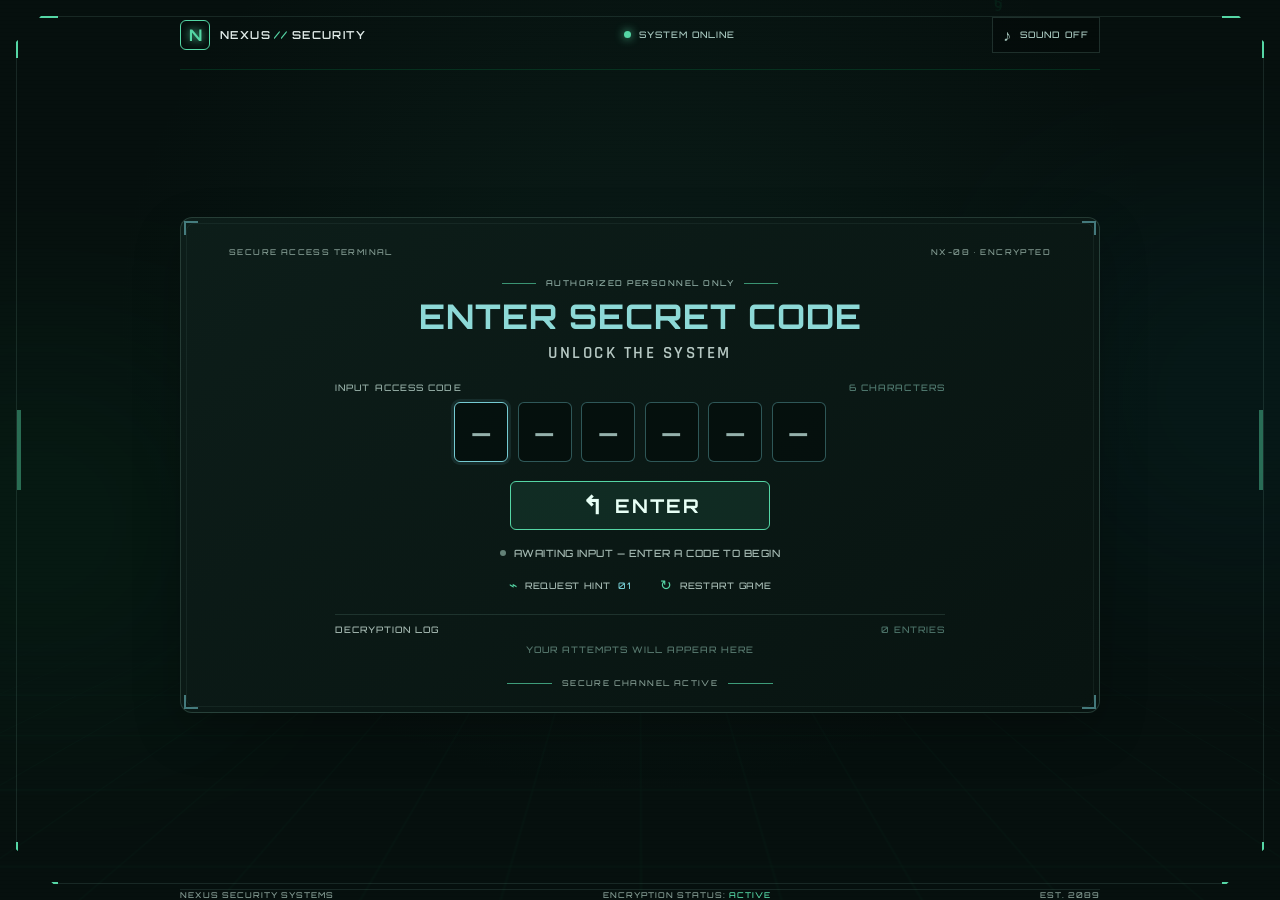
==== index.html @ 8cc36a63 "make game enter for workshop" ====
<!doctype html>
<html lang="en">

<head>
  <meta charset="utf-8">
  <meta name="viewport" content="width=device-width, initial-scale=1">
  <meta name="theme-color" content="#020c0a">
  <meta name="description" content="Crack the secret code in this futuristic code-breaking challenge.">
  <title>Secret Code — System Access</title>
  <link rel="preconnect" href="https://fonts.googleapis.com">
  <link rel="preconnect" href="https://fonts.gstatic.com" crossorigin>
  <link
    href="https://fonts.googleapis.com/css2?family=Orbitron:wght@400;500;600;700;800&family=Rajdhani:wght@400;500;600;700&display=swap"
    rel="stylesheet">
  <link rel="stylesheet" href="css/style.css">
</head>

<body>
  <canvas class="matrix-canvas" id="matrix-canvas" aria-hidden="true"></canvas>
  <div class="ambient ambient--left" aria-hidden="true"></div>
  <div class="ambient ambient--right" aria-hidden="true"></div>
  <div class="scanlines" aria-hidden="true"></div>
  <div class="grid-floor" aria-hidden="true"></div>
  <div class="screen-frame" aria-hidden="true">
    <span class="frame-corner frame-corner--tl"></span>
    <span class="frame-corner frame-corner--tr"></span>
    <span class="frame-corner frame-corner--bl"></span>
    <span class="frame-corner frame-corner--br"></span>
    <span class="frame-light frame-light--left"></span>
    <span class="frame-light frame-light--right"></span>
  </div>

  <main class="app-shell">
    <header class="topbar">
      <a class="brand" href="index.html" aria-label="NEXUS home">
        <span class="brand-mark" aria-hidden="true">N</span>
        <span class="brand-name">NEXUS<span>//</span>SECURITY</span>
      </a>
      <div class="system-status"><span class="status-dot"></span><span id="system-status">SYSTEM ONLINE</span></div>
      <button class="sound-toggle" id="sound-toggle" type="button" aria-pressed="false"
        aria-label="Enable sound effects">
        <span class="sound-icon" aria-hidden="true">♪</span><span>SOUND <span id="sound-state">OFF</span></span>
      </button>
    </header>

    <section class="game-panel" id="game-panel" aria-labelledby="game-title">
      <div class="panel-topline" aria-hidden="true"><span>SECURE ACCESS TERMINAL</span><span>NX-08 · ENCRYPTED</span>
      </div>
      <span class="panel-bracket panel-bracket--tl" aria-hidden="true"></span>
      <span class="panel-bracket panel-bracket--tr" aria-hidden="true"></span>
      <span class="panel-bracket panel-bracket--bl" aria-hidden="true"></span>
      <span class="panel-bracket panel-bracket--br" aria-hidden="true"></span>

      <div class="eyebrow"><span class="eyebrow-line"></span> AUTHORIZED PERSONNEL ONLY <span
          class="eyebrow-line"></span></div>
      <h1 id="game-title">ENTER SECRET CODE</h1>
      <p class="subtitle">UNLOCK THE SYSTEM</p>

      <form id="guess-form" autocomplete="off">
        <div class="input-caption"><span>INPUT ACCESS CODE</span><span id="code-length-label">6 CHARACTERS</span></div>
        <div class="code-inputs" id="code-inputs" role="group" aria-label="Enter your secret code"></div>
        <button class="enter-button" id="enter-button" type="submit">
          <span class="button-arrow" aria-hidden="true">↳</span>
          <span class="button-label">ENTER</span>
          <span class="button-loader" aria-hidden="true"></span>
        </button>
      </form>

      <div class="feedback" id="feedback" role="status" aria-live="polite">
        <span class="feedback-indicator" aria-hidden="true"></span>
        <span id="feedback-message">AWAITING INPUT — ENTER A CODE TO BEGIN</span>
      </div>

      <div class="game-actions">
        <button class="text-button" id="hint-button" type="button"><span aria-hidden="true">⌁</span> REQUEST HINT <span
            class="hint-count" id="hint-count">01</span></button>
        <button class="text-button" id="restart-button" type="button"><span aria-hidden="true">↻</span> RESTART
          GAME</button>
      </div>

      <section class="attempts-section" aria-labelledby="attempts-title">
        <div class="section-heading"><span id="attempts-title">DECRYPTION LOG</span><span id="log-count">0
            ENTRIES</span></div>
        <div class="attempts-list" id="attempts-list" aria-live="polite">
          <p class="empty-log">YOUR ATTEMPTS WILL APPEAR HERE</p>
        </div>
      </section>

      <div class="panel-bottomline" aria-hidden="true"><span></span><span>SECURE CHANNEL ACTIVE</span><span></span>
      </div>
    </section>

    <footer class="footer">
      <span>NEXUS SECURITY SYSTEMS</span>
      <span>ENCRYPTION STATUS: <strong><a href="codes.html">ACTIVE</a></strong></span>
      <span>EST. 2089</span>
    </footer>
  </main>

  <div class="victory-overlay" id="victory-overlay" aria-hidden="true">
    <div class="victory-content">
      <div class="victory-symbol" aria-hidden="true">✓</div>
      <p>SYSTEM BREACHED</p>
      <h2>ACCESS GRANTED</h2>
      <div class="victory-code" id="victory-code"></div>
      <p class="victory-score" id="victory-score"></p><button id="victory-restart" type="button">PLAY AGAIN <span
          aria-hidden="true">↗</span></button>
    </div>
  </div>
  <div class="toast" id="toast" role="status" aria-live="polite"></div>

  <script src="js/game.js"></script>
  <script src="js/script.js"></script>
</body>

</html>
---- css/style.css ----
:root {
  color-scheme: dark;
  --bg: #020a08;
  --panel: rgba(3, 17, 15, .95);
  --green: #00ff83;
  --green-soft: #05c875;
  --cyan: #00f5ff;
  --text: #d7efea;
  --muted: #77968e;
  --line: rgba(0, 255, 131, .19);
  --mono: "Orbitron", "Arial", sans-serif;
  --body: "Rajdhani", "Arial", sans-serif;
}

* {
  box-sizing: border-box;
}

html {
  overflow-x: clip;
}

body {
  min-width: 320px;
  min-height: 100vh;
  margin: 0;
  overflow-x: hidden;
  background:
    radial-gradient(ellipse at 50% 88%, rgba(0, 255, 117, .12), transparent 40%),
    radial-gradient(ellipse at 50% 38%, rgba(0, 78, 62, .2), transparent 48%),
    var(--bg);
  color: var(--text);
  font-family: var(--body);
}

button,
select,
input {
  font: inherit;
}

button {
  color: inherit;
}

button:focus-visible,
select:focus-visible,
input:focus-visible {
  outline: 2px solid var(--cyan);
  outline-offset: 3px;
}

.matrix-canvas {
  position: fixed;
  inset: 0;
  width: 100%;
  height: 100%;
  opacity: .43;
  pointer-events: none;
}

.scanlines {
  position: fixed;
  inset: 0;
  z-index: 1;
  pointer-events: none;
  opacity: .13;
  background: repeating-linear-gradient(0deg, transparent 0 3px, rgba(0, 0, 0, .4) 4px);
}

.ambient {
  position: fixed;
  z-index: 0;
  width: 30vw;
  height: 40vh;
  pointer-events: none;
  filter: blur(80px);
  opacity: .12;
}

.ambient--left {
  left: -12vw;
  top: 38%;
  background: #00ff83;
}

.ambient--right {
  right: -12vw;
  top: 24%;
  background: #00eaff;
}

.grid-floor {
  position: fixed;
  z-index: 0;
  left: -30%;
  bottom: -34vh;
  width: 160%;
  height: 63vh;
  transform: perspective(350px) rotateX(58deg);
  transform-origin: center top;
  opacity: .25;
  background-image:
    linear-gradient(rgba(0, 255, 131, .35) 1px, transparent 1px),
    linear-gradient(90deg, rgba(0, 255, 131, .35) 1px, transparent 1px);
  background-size: 64px 42px;
  mask-image: linear-gradient(transparent, #000 22%, #000 74%, transparent);
  animation: floor-glow 4s ease-in-out infinite alternate;
}

@keyframes floor-glow {
  from {
    opacity: .16;
  }

  to {
    opacity: .34;
  }
}

.screen-frame {
  position: fixed;
  z-index: 1;
  inset: 16px;
  border: 1px solid rgba(0, 255, 131, .28);
  pointer-events: none;
  clip-path: polygon(0 3%, 2% 0, 98% 0, 100% 3%, 100% 96%, 97% 100%, 3% 100%, 0 96%);
}

.frame-corner {
  position: absolute;
  width: 42px;
  height: 42px;
  border-color: var(--green);
  border-style: solid;
  filter: drop-shadow(0 0 5px var(--green));
}

.frame-corner--tl {
  top: -1px;
  left: -1px;
  border-width: 2px 0 0 2px;
}

.frame-corner--tr {
  top: -1px;
  right: -1px;
  border-width: 2px 2px 0 0;
}

.frame-corner--bl {
  bottom: -1px;
  left: -1px;
  border-width: 0 0 2px 2px;
}

.frame-corner--br {
  bottom: -1px;
  right: -1px;
  border-width: 0 2px 2px 0;
}

.frame-light {
  position: absolute;
  top: 50%;
  width: 4px;
  height: 80px;
  transform: translateY(-50%);
  background: var(--green);
  box-shadow: 0 0 9px 3px rgba(0, 255, 131, .62);
}

.frame-light--left {
  left: 0;
}

.frame-light--right {
  right: 0;
}

.app-shell {
  position: relative;
  z-index: 2;
  width: min(760px, calc(100% - 64px));
  min-height: 100vh;
  margin: auto;
  display: grid;
  grid-template-columns: minmax(0, 1fr);
  grid-template-rows: 64px 1fr 38px;
  gap: 20px;
}

.topbar {
  grid-column: 1 / -1;
  display: flex;
  align-items: center;
  justify-content: space-between;
  border-bottom: 1px solid rgba(0, 255, 131, .12);
}

.brand {
  display: inline-flex;
  align-items: center;
  gap: 10px;
  text-decoration: none;
  color: var(--text);
}

.brand-mark {
  display: grid;
  place-items: center;
  width: 30px;
  height: 30px;
  border: 1px solid var(--green);
  color: var(--green);
  font: 700 16px var(--mono);
  clip-path: polygon(20% 0, 100% 0, 100% 80%, 80% 100%, 0 100%, 0 20%);
  text-shadow: 0 0 8px var(--green);
}

.brand-name {
  font: 600 11px var(--mono);
  letter-spacing: 1.4px;
}

.brand-name span {
  color: var(--green);
  padding: 0 3px;
}

.system-status,
.sound-toggle {
  display: flex;
  align-items: center;
  gap: 8px;
  font: 500 9px var(--mono);
  letter-spacing: 1px;
  color: #a4c4bb;
}

.status-dot {
  width: 7px;
  height: 7px;
  border-radius: 50%;
  background: var(--green);
  box-shadow: 0 0 10px var(--green);
  animation: pulse 1.5s infinite;
}

@keyframes pulse {
  50% {
    opacity: .45;
    box-shadow: 0 0 3px var(--green);
  }
}

.sound-toggle {
  padding: 7px 10px;
  border: 1px solid var(--line);
  background: rgba(0, 0, 0, .25);
  cursor: pointer;
  transition: .2s;
}

.sound-toggle:hover,
.sound-toggle[aria-pressed="true"] {
  border-color: var(--green);
  color: var(--green);
}

.sound-icon {
  font-size: 16px;
}

.game-panel {
  position: relative;
  align-self: center;
  min-width: 0;
  padding: 24px clamp(22px, 4vw, 48px) 20px;
  border: 1px solid rgba(0, 244, 255, .57);
  background: linear-gradient(145deg, rgba(4, 27, 23, .95), rgba(2, 15, 13, .97) 45%, rgba(3, 22, 18, .97));
  box-shadow: 0 0 24px rgba(0, 245, 255, .15), inset 0 0 32px rgba(0, 255, 131, .035);
  clip-path: polygon(0 5%, 6% 0, 43% 0, 45% 1.3%, 55% 1.3%, 57% 0, 94% 0, 100% 5%, 100% 95%, 94% 100%, 6% 100%, 0 95%);
}

.game-panel::before {
  content: "";
  position: absolute;
  inset: 4px;
  border: 1px solid rgba(0, 255, 131, .23);
  clip-path: inherit;
  pointer-events: none;
}

.panel-topline,
.panel-bottomline {
  position: relative;
  z-index: 1;
  display: flex;
  justify-content: space-between;
  color: #56867a;
  font: 500 8px var(--mono);
  letter-spacing: 1.4px;
}

.panel-bottomline {
  justify-content: center;
  align-items: center;
  gap: 10px;
  margin-top: 16px;
  color: #438174;
}

.panel-bottomline span:first-child,
.panel-bottomline span:last-child {
  width: 45px;
  height: 1px;
  background: var(--green);
  opacity: .7;
}

.panel-bracket {
  position: absolute;
  z-index: 1;
  width: 23px;
  height: 23px;
  border-color: var(--cyan);
  border-style: solid;
  filter: drop-shadow(0 0 5px var(--cyan));
}

.panel-bracket--tl {
  top: 3px;
  left: 3px;
  border-width: 2px 0 0 2px;
}

.panel-bracket--tr {
  top: 3px;
  right: 3px;
  border-width: 2px 2px 0 0;
}

.panel-bracket--bl {
  bottom: 3px;
  left: 3px;
  border-width: 0 0 2px 2px;
}

.panel-bracket--br {
  bottom: 3px;
  right: 3px;
  border-width: 0 2px 2px 0;
}

.eyebrow {
  display: flex;
  align-items: center;
  justify-content: center;
  gap: 10px;
  margin-top: 21px;
  color: #5da79c;
  font: 500 8px var(--mono);
  letter-spacing: 2px;
}

.eyebrow-line {
  width: 34px;
  height: 1px;
  background: var(--green);
  opacity: .65;
}

h1 {
  margin: 7px 0 0;
  color: var(--cyan);
  text-align: center;
  font: 700 clamp(22px, 3vw, 34px) var(--mono);
  letter-spacing: 1px;
  text-shadow: 0 0 8px rgba(0, 245, 255, .7), 0 0 24px rgba(0, 245, 255, .26);
}

.subtitle {
  margin: 5px 0 18px;
  color: #b2d0ca;
  text-align: center;
  font: 600 17px var(--body);
  letter-spacing: 2.5px;
}

#guess-form {
  display: flex;
  flex-direction: column;
  align-items: center;
}

.input-caption {
  display: flex;
  justify-content: space-between;
  width: min(100%, 610px);
  margin-bottom: 9px;
  color: #83b1a6;
  font: 500 8px var(--mono);
  letter-spacing: 1.1px;
}

.input-caption span:last-child {
  color: #50796f;
}

.code-inputs {
  display: flex;
  justify-content: center;
  gap: clamp(5px, .75vw, 10px);
  width: 100%;
}

.code-slot {
  width: clamp(30px, 5vw, 53px);
  height: clamp(44px, 6vw, 58px);
  min-width: 0;
  padding: 0;
  border: 1px solid rgba(0, 245, 255, .77);
  border-radius: 8px;
  background: rgba(0, 35, 31, .64);
  color: #e7fffb;
  text-align: center;
  text-transform: uppercase;
  caret-color: var(--green);
  font: 600 clamp(17px, 2.5vw, 25px) var(--mono);
  box-shadow: inset 0 0 11px rgba(0, 245, 255, .07), 0 0 7px rgba(0, 245, 255, .13);
  transition: .18s ease;
}

.code-slot::placeholder {
  color: rgba(194, 229, 222, .76);
  opacity: 1;
}

.code-slot:hover,
.code-slot:focus {
  border-color: var(--cyan);
  box-shadow: 0 0 13px rgba(0, 245, 255, .49), inset 0 0 14px rgba(0, 245, 255, .13);
  outline: none;
}

.code-slot.filled {
  border-color: var(--green);
  box-shadow: inset 0 0 12px rgba(0, 255, 131, .11), 0 0 8px rgba(0, 255, 131, .25);
}

.code-slot.invalid {
  animation: slot-shake .28s ease;
  border-color: #ff5e76;
}

@keyframes slot-shake {
  25% {
    transform: translateX(-3px);
  }

  75% {
    transform: translateX(3px);
  }
}

.enter-button {
  position: relative;
  display: flex;
  align-items: center;
  justify-content: center;
  gap: 12px;
  width: min(260px, 80%);
  height: 49px;
  margin: 19px auto 0;
  border: 2px solid var(--green);
  border-radius: 9px;
  background: linear-gradient(100deg, rgba(0, 255, 131, .07), rgba(0, 255, 131, .16), rgba(0, 255, 131, .07));
  color: #e7fff5;
  cursor: pointer;
  font: 700 19px var(--mono);
  letter-spacing: 2px;
  box-shadow: inset 0 0 17px rgba(0, 255, 131, .1), 0 0 12px rgba(0, 255, 131, .2);
  transition: .2s ease;
}

.enter-button:hover {
  background: rgba(0, 255, 131, .19);
  box-shadow: inset 0 0 22px rgba(0, 255, 131, .18), 0 0 23px rgba(0, 255, 131, .5);
  transform: translateY(-1px);
}

.enter-button:disabled {
  opacity: .72;
  cursor: wait;
  transform: none;
}

.button-arrow {
  font-size: 25px;
  line-height: 1;
  transform: rotate(180deg);
}

.button-loader {
  display: none;
  width: 15px;
  height: 15px;
  border: 2px solid rgba(220, 255, 238, .3);
  border-top-color: var(--green);
  border-radius: 50%;
  animation: spin .7s linear infinite;
}

.enter-button.is-loading .button-arrow {
  display: none;
}

.enter-button.is-loading .button-loader {
  display: inline-block;
}

@keyframes spin {
  to {
    transform: rotate(360deg);
  }
}

.feedback {
  display: flex;
  align-items: center;
  justify-content: center;
  gap: 8px;
  min-height: 30px;
  margin: 8px auto 2px;
  color: #7d9e94;
  font: 500 9px var(--mono);
  letter-spacing: .45px;
  text-align: center;
}

.feedback-indicator {
  width: 6px;
  height: 6px;
  flex: 0 0 6px;
  border-radius: 50%;
  background: #638177;
}

.feedback.success {
  color: var(--green);
}

.feedback.success .feedback-indicator {
  background: var(--green);
  box-shadow: 0 0 9px var(--green);
}

.feedback.error {
  color: #ff7285;
}

.feedback.error .feedback-indicator {
  background: #ff7285;
  box-shadow: 0 0 8px #ff7285;
}

.feedback.hint {
  color: var(--cyan);
}

.feedback.hint .feedback-indicator {
  background: var(--cyan);
  box-shadow: 0 0 8px var(--cyan);
}

.game-actions {
  display: flex;
  justify-content: center;
  gap: 25px;
  margin: 4px 0 17px;
}

.text-button {
  padding: 4px 0;
  border: 0;
  background: none;
  color: #83a99e;
  cursor: pointer;
  font: 500 8px var(--mono);
  letter-spacing: .7px;
  transition: color .18s;
}

.text-button:hover {
  color: var(--green);
}

.text-button>span:first-child {
  margin-right: 4px;
  color: var(--green);
  font-size: 14px;
  vertical-align: -1px;
}

.hint-count {
  margin-left: 4px;
  color: var(--cyan);
}

.attempts-section {
  max-width: 610px;
  margin: 0 auto;
  border-top: 1px solid rgba(0, 255, 131, .17);
}

.section-heading {
  display: flex;
  justify-content: space-between;
  padding: 9px 0 5px;
  color: #70948a;
  font: 500 8px var(--mono);
  letter-spacing: 1px;
}

.section-heading span:last-child {
  color: #4b7167;
}

.attempts-list {
  display: flex;
  flex-direction: column;
  gap: 4px;
  max-height: 103px;
  overflow-y: auto;
  scrollbar-color: #126d4a transparent;
  scrollbar-width: thin;
}

.empty-log {
  margin: 4px 0 7px;
  color: #55766c;
  text-align: center;
  font: 500 8px var(--mono);
  letter-spacing: 1px;
}

.attempt-row {
  display: grid;
  grid-template-columns: 35px minmax(0, 1fr) 130px;
  align-items: center;
  min-height: 27px;
  padding: 2px 8px;
  border: 1px solid rgba(0, 255, 131, .09);
  background: rgba(0, 0, 0, .2);
  animation: log-in .25s ease both;
}

.attempt-row.latest {
  border-color: rgba(0, 255, 131, .28);
}

@keyframes log-in {
  from {
    opacity: 0;
    transform: translateY(-4px);
  }

  to {
    opacity: 1;
    transform: translateY(0);
  }
}

.attempt-number {
  color: #4c766b;
  font: 500 8px var(--mono);
}

.attempt-code {
  display: flex;
  gap: 5px;
  color: #d8f8ef;
  font: 600 11px var(--mono);
  letter-spacing: 1px;
}

.attempt-feedback {
  display: flex;
  justify-content: flex-end;
  gap: 8px;
  color: #78a397;
  font: 500 8px var(--mono);
}

.exact-match {
  color: var(--green);
}

.misplaced-match {
  color: var(--cyan);
}

.wrong-shake {
  animation: panel-shake .32s ease;
}

@keyframes panel-shake {

  20%,
  60% {
    transform: translateX(-4px);
  }

  40%,
  80% {
    transform: translateX(4px);
  }
}

.footer {
  grid-column: 1 / -1;
  display: flex;
  align-items: center;
  justify-content: space-between;
  align-self: end;
  border-top: 1px solid rgba(0, 255, 131, .11);
  color: #476d63;
  font: 500 8px var(--mono);
  letter-spacing: 1px;
}

.footer strong {
  color: var(--green);
  font-weight: 500;
}

.new-code-button {
  width: 100%;
  min-height: 33px;
  border: 1px solid rgba(0, 255, 131, .4);
  background: rgba(0, 255, 131, .055);
  color: #a9d8c6;
  cursor: pointer;
  font: 500 8px var(--mono);
  letter-spacing: .7px;
  transition: .2s;
}

.new-code-button span {
  margin-right: 6px;
  color: var(--green);
  font-size: 13px;
  vertical-align: -1px;
}

.new-code-button:hover {
  border-color: var(--green);
  background: rgba(0, 255, 131, .14);
  color: var(--green);
  box-shadow: 0 0 10px rgba(0, 255, 131, .12);
}

.text-button {
  text-decoration: none;
}

.code-manager-shell {
  width: min(760px, calc(100% - 48px));
  grid-template-columns: minmax(0, 1fr);
  grid-template-rows: 64px 1fr 38px;
  gap: 20px;
}

.manager-back-link {
  text-decoration: none;
}

.code-manager-panel {
  align-self: center;
  padding: 27px clamp(20px, 5vw, 52px) 25px;
  border: 1px solid rgba(0, 245, 255, .5);
  background: linear-gradient(145deg, rgba(4, 27, 23, .95), rgba(2, 15, 13, .97) 45%, rgba(3, 22, 18, .97));
  box-shadow: 0 0 24px rgba(0, 245, 255, .12), inset 0 0 32px rgba(0, 255, 131, .035);
}

.code-manager-panel h1 {
  margin-top: 9px;
}

.manager-help {
  max-width: 520px;
  margin: 7px auto 22px;
  color: #91b4a9;
  text-align: center;
  font: 500 14px/1.45 var(--body);
}

.code-editor-form {
  max-width: 520px;
  margin: 0 auto;
  padding: 16px;
  border: 1px solid rgba(0, 255, 131, .2);
  background: rgba(0, 0, 0, .2);
}

.code-editor-form>label {
  display: block;
  margin-bottom: 8px;
  color: #84a99e;
  font: 500 8px var(--mono);
  letter-spacing: .7px;
}

.code-editor-controls {
  display: flex;
  gap: 8px;
}

.code-editor-controls input {
  flex: 1;
  min-width: 0;
  min-height: 38px;
  padding: 8px 10px;
  border: 1px solid rgba(0, 245, 255, .35);
  background: rgba(0, 0, 0, .35);
  color: #c6f5e3;
  text-transform: uppercase;
  font: 600 13px var(--mono);
  letter-spacing: 1px;
}

.code-editor-controls input:focus {
  border-color: var(--cyan);
  outline: none;
  box-shadow: 0 0 8px rgba(0, 245, 255, .16);
}

.code-editor-controls input[aria-invalid="true"] {
  border-color: #ff7285;
}

.code-editor-controls .new-code-button {
  width: auto;
  min-width: 100px;
  padding-inline: 12px;
}

.code-editor-controls .editor-cancel {
  border-color: rgba(255, 114, 133, .4);
  color: #ff9aa8;
}

.code-editor-controls .editor-cancel:hover {
  border-color: #ff7285;
  color: #ff7285;
}

.code-editor-form .vault-help {
  margin-bottom: 0;
}

.manager-list-heading {
  display: flex;
  align-items: center;
  justify-content: space-between;
  max-width: 520px;
  margin: 25px auto 0;
  padding-bottom: 9px;
  border-bottom: 1px solid rgba(0, 255, 131, .2);
}

.manager-list-heading h2 {
  margin: 0;
  color: #a7ccc1;
  font: 600 10px var(--mono);
  letter-spacing: 1px;
}

.manager-list-heading span {
  color: var(--green);
  font: 500 8px var(--mono);
}

.manager-message,
.manager-empty {
  max-width: 520px;
  min-height: 18px;
  margin: 9px auto;
  color: #63a98b;
  font: 500 10px var(--body);
}

.manager-message.is-error {
  color: #ff7285;
}

.manager-empty {
  color: #78998e;
  text-align: center;
}

.managed-codes {
  display: grid;
  gap: 7px;
  max-width: 520px;
  margin: 0 auto;
  padding: 0;
  list-style: none;
}

.managed-code {
  display: flex;
  align-items: center;
  justify-content: space-between;
  gap: 12px;
  min-height: 44px;
  padding: 7px 10px;
  border: 1px solid rgba(0, 255, 131, .15);
  background: rgba(0, 0, 0, .2);
}

.managed-code-value {
  overflow-wrap: anywhere;
  color: #c6f5e3;
  font: 600 13px var(--mono);
  letter-spacing: 2px;
}

.managed-code-actions {
  display: flex;
  gap: 7px;
}

.code-action {
  padding: 6px 8px;
  border: 1px solid rgba(0, 245, 255, .28);
  background: transparent;
  color: var(--cyan);
  cursor: pointer;
  font: 500 7px var(--mono);
  letter-spacing: .5px;
}

.code-action:hover {
  border-color: var(--green);
  color: var(--green);
}

.code-action--remove {
  border-color: rgba(255, 114, 133, .3);
  color: #ff9aa8;
}

.code-action--remove:hover {
  border-color: #ff7285;
  color: #ff7285;
}

.manager-footer {
  display: flex;
  justify-content: space-between;
  gap: 12px;
  max-width: 520px;
  margin: 22px auto 0;
  padding-top: 12px;
  border-top: 1px solid rgba(0, 255, 131, .12);
  color: #63877b;
  font: 500 8px var(--mono);
  letter-spacing: .5px;
}

.manager-footer a {
  color: var(--green);
  text-decoration: none;
}

.manager-footer a:hover {
  color: var(--cyan);
}

.code-manager-shell .footer {
  grid-column: 1;
}

.victory-overlay {
  position: fixed;
  z-index: 5;
  inset: 0;
  display: grid;
  place-items: center;
  padding: 20px;
  background: rgba(0, 10, 7, .87);
  backdrop-filter: blur(7px);
  opacity: 0;
  visibility: hidden;
  transition: opacity .35s, visibility .35s;
}

.victory-overlay.visible {
  opacity: 1;
  visibility: visible;
}

.victory-overlay.visible::before {
  content: "";
  position: absolute;
  inset: 0;
  background: radial-gradient(ellipse, rgba(0, 255, 131, .2), transparent 61%);
  animation: victory-flash 1.2s ease both;
  pointer-events: none;
}

@keyframes victory-flash {
  0% {
    opacity: 0;
  }

  20% {
    opacity: 1;
  }

  100% {
    opacity: .35;
  }
}

.victory-content {
  position: relative;
  width: min(440px, 100%);
  padding: 42px 25px 35px;
  border: 1px solid var(--green);
  background: rgba(2, 18, 13, .97);
  text-align: center;
  box-shadow: 0 0 30px rgba(0, 255, 131, .25), inset 0 0 28px rgba(0, 255, 131, .07);
  clip-path: polygon(0 5%, 7% 0, 93% 0, 100% 5%, 100% 95%, 93% 100%, 7% 100%, 0 95%);
  animation: victory-in .5s ease both;
}

@keyframes victory-in {
  from {
    transform: scale(.9);
    opacity: 0;
  }

  to {
    transform: scale(1);
    opacity: 1;
  }
}

.victory-symbol {
  display: grid;
  place-items: center;
  width: 56px;
  height: 56px;
  margin: 0 auto 16px;
  border: 1px solid var(--green);
  border-radius: 50%;
  color: var(--green);
  font: 400 28px var(--mono);
  box-shadow: 0 0 20px rgba(0, 255, 131, .34);
}

.victory-content>p:first-of-type {
  margin: 0 0 8px;
  color: var(--green);
  font: 500 9px var(--mono);
  letter-spacing: 2px;
}

.victory-content h2 {
  margin: 0;
  color: var(--cyan);
  font: 700 clamp(21px, 5vw, 30px) var(--mono);
  text-shadow: 0 0 13px rgba(0, 245, 255, .5);
}

.victory-code {
  margin: 17px 0 8px;
  color: #f0fff8;
  font: 600 23px var(--mono);
  letter-spacing: 7px;
}

.victory-score {
  color: #95bdb0;
  font: 500 11px var(--mono);
  letter-spacing: 1px;
}

.victory-content button {
  margin-top: 15px;
  padding: 12px 23px;
  border: 1px solid var(--green);
  background: rgba(0, 255, 131, .11);
  color: var(--green);
  cursor: pointer;
  font: 600 10px var(--mono);
  letter-spacing: 1.5px;
}

.victory-content button:hover {
  background: rgba(0, 255, 131, .24);
  box-shadow: 0 0 13px rgba(0, 255, 131, .3);
}

.toast {
  position: fixed;
  z-index: 7;
  left: 50%;
  bottom: 30px;
  max-width: calc(100% - 32px);
  padding: 10px 15px;
  transform: translate(-50%, 15px);
  border: 1px solid rgba(0, 245, 255, .5);
  background: rgba(2, 20, 18, .96);
  color: var(--cyan);
  font: 500 9px var(--mono);
  letter-spacing: .5px;
  text-align: center;
  opacity: 0;
  visibility: hidden;
  transition: .2s;
}

.toast.visible {
  transform: translate(-50%, 0);
  opacity: 1;
  visibility: visible;
}

body.game-won {
  animation: screen-win .8s ease;
}

@keyframes screen-win {

  0%,
  100% {
    filter: none;
  }

  20% {
    filter: brightness(1.7) sepia(.35) hue-rotate(70deg);
  }
}

@media (min-width: 1200px) and (min-height: 800px) {
  .app-shell {
    gap: 24px;
    grid-template-rows: 70px 1fr 40px;
  }

  .game-panel {
    padding-top: 29px;
    padding-bottom: 24px;
  }

  .code-slot {
    width: 54px;
    height: 60px;
  }
}

@media (max-width: 900px) {
  .app-shell {
    width: min(760px, calc(100% - 48px));
    gap: 18px;
  }

  .game-panel {
    padding-inline: 23px;
  }

  .game-meta {
    gap: 13px;
    padding-inline: 12px;
  }

  .meta-item {
    gap: 5px;
  }

  .meta-label {
    font-size: 7px;
  }
}

@media (max-width: 680px) {
  .screen-frame {
    inset: 7px;
  }

  .app-shell {
    width: min(500px, calc(100% - 32px));
    grid-template-columns: minmax(0, 1fr);
    grid-template-rows: 54px auto 34px;
    gap: 16px;
    padding-bottom: 6px;
  }

  .topbar {
    grid-column: 1;
  }

  .game-panel {
    grid-row: 2;
    padding: 20px 16px 16px;
  }

  .footer {
    grid-row: 3;
    font-size: 7px;
  }

  .footer span:last-child {
    display: none;
  }

  .attempt-row {
    grid-template-columns: 29px minmax(0, 1fr) 110px;
  }

  .code-manager-shell {
    width: min(500px, calc(100% - 32px));
    grid-template-rows: 54px auto 34px;
  }

  .code-manager-panel {
    padding: 21px 14px;
  }

  .manager-back-link {
    padding-inline: 7px;
    font-size: 7px;
  }

  .code-editor-controls {
    flex-wrap: wrap;
  }

  .code-editor-controls input {
    flex-basis: 100%;
  }

  .manager-footer {
    font-size: 7px;
  }
}

@media (max-width: 420px) {
  .app-shell {
    width: calc(100% - 24px);
  }

  .brand-name {
    font-size: 9px;
  }

  .system-status,
  .sound-toggle {
    font-size: 7px;
  }

  .game-panel {
    padding-inline: 12px;
  }

  .eyebrow {
    font-size: 7px;
    letter-spacing: 1.2px;
  }

  .game-meta {
    gap: 7px;
    padding-inline: 8px;
  }

  .meta-item {
    flex-direction: column;
    gap: 3px;
  }

  .meta-label {
    font-size: 6px;
  }

  .meta-item strong {
    font-size: 10px;
  }

  .code-inputs {
    gap: 4px;
  }

  .code-slot {
    width: clamp(24px, 7.3vw, 30px);
    height: 43px;
    border-radius: 6px;
    font-size: 15px;
  }

  .input-caption {
    font-size: 7px;
  }

  .game-actions {
    gap: 14px;
  }

  .text-button {
    font-size: 7px;
  }

  .stats-grid {
    grid-template-columns: repeat(4, 1fr);
    gap: 5px;
  }

  .stat strong {
    font-size: 13px;
  }

  .stat span {
    font-size: 6px;
    letter-spacing: .3px;
  }

  .code-manager-shell {
    width: calc(100% - 24px);
  }

  .manager-back-link {
    font-size: 6px;
    padding-inline: 5px;
  }

  .managed-code {
    align-items: flex-start;
    flex-direction: column;
  }

  .managed-code-actions {
    width: 100%;
  }

  .code-action {
    flex: 1;
  }

  .manager-footer {
    flex-direction: column;
  }
}

@media (prefers-reduced-motion: reduce) {

  *,
  *::before,
  *::after {
    scroll-behavior: auto !important;
    animation-duration: .01ms !important;
    animation-iteration-count: 1 !important;
    transition-duration: .01ms !important;
  }
}

:root {
  --bg: #07110f;
  --panel: #0c1715;
  --green: #55d6a5;
  --green-soft: #37b987;
  --cyan: #75cbd2;
  --text: #e1ece9;
  --muted: #91a8a2;
  --line: rgba(136, 190, 173, .2);
}

body {
  background:
    radial-gradient(ellipse at 50% 35%, rgba(32, 92, 75, .16), transparent 58%),
    var(--bg);
}

.matrix-canvas {
  opacity: .08;
}

.scanlines {
  opacity: .02;
}

.ambient {
  opacity: .045;
  filter: blur(100px);
}

.grid-floor {
  opacity: .05;
  animation: none;
}

.screen-frame {
  border-color: rgba(136, 190, 173, .14);
}

.frame-corner {
  filter: none;
}

.frame-light {
  opacity: .45;
  box-shadow: none;
}

.app-shell {
  width: min(920px, calc(100% - 64px));
}

.brand-mark {
  clip-path: none;
  border-radius: 6px;
}

.status-dot {
  animation: none;
}

.game-panel,
.code-manager-panel {
  border: 1px solid rgba(136, 190, 173, .22);
  border-radius: 12px;
  background: linear-gradient(145deg, rgba(13, 30, 26, .98), rgba(8, 20, 17, .98));
  box-shadow: 0 18px 48px rgba(0, 0, 0, .22);
  clip-path: none;
}

.game-panel::before {
  inset: 5px;
  border-color: rgba(136, 190, 173, .08);
  border-radius: 8px;
  clip-path: none;
}

.panel-bracket {
  width: 14px;
  height: 14px;
  border-color: rgba(117, 203, 210, .55);
  filter: none;
}

.eyebrow {
  color: #8ca9a0;
  letter-spacing: 1.5px;
}

h1 {
  color: #8dd9d7;
  text-shadow: none;
}

.subtitle {
  color: #b7c9c4;
}

.panel-topline,
.panel-bottomline {
  color: #80988f;
}

.panel-bottomline span:first-child,
.panel-bottomline span:last-child {
  background: #55d6a5;
}

.input-caption {
  color: #91aaa2;
  font-size: 9px;
}

.feedback {
  font-size: 10px;
}

.text-button {
  font-size: 10px;
}

.section-heading {
  font-size: 9px;
}

.empty-log {
  font-size: 9px;
}

.footer {
  font-size: 8px;
}

.code-slot {
  border-color: rgba(117, 203, 210, .38);
  border-radius: 6px;
  background: rgba(4, 13, 11, .7);
  box-shadow: none;
}

.code-slot:hover,
.code-slot:focus {
  border-color: var(--cyan);
  box-shadow: 0 0 0 3px rgba(117, 203, 210, .1);
}

.code-slot.filled {
  border-color: var(--green);
  box-shadow: inset 0 0 0 1px rgba(85, 214, 165, .16);
}

.enter-button {
  border-width: 1px;
  border-radius: 6px;
  background: rgba(85, 214, 165, .1);
  box-shadow: none;
}

.enter-button:hover {
  background: rgba(85, 214, 165, .17);
  box-shadow: 0 5px 16px rgba(0, 0, 0, .18);
}

.feedback {
  color: #a4b9b2;
}

.game-actions {
  gap: 28px;
}

.text-button {
  color: #a4b9b2;
  font-size: 9px;
}

.text-button:hover {
  color: var(--green);
}

.attempts-section {
  border-color: rgba(136, 190, 173, .16);
}

.section-heading {
  color: #a1b5ae;
}

.attempts-list {
  max-height: 150px;
}

.attempt-row {
  border-color: rgba(136, 190, 173, .1);
  background: rgba(0, 0, 0, .14);
}

.attempt-row.latest {
  border-color: rgba(85, 214, 165, .3);
}

.footer {
  border-color: rgba(136, 190, 173, .14);
  color: #829991;
}

.footer strong {
  color: var(--green);
}

.footer a {
  color: inherit;
  text-decoration: none;
}

.footer a:hover {
  color: var(--cyan);
}

.code-manager-panel {
  padding: 32px clamp(20px, 5vw, 52px);
}

.code-editor-form {
  border-color: rgba(136, 190, 173, .17);
  border-radius: 8px;
  background: rgba(0, 0, 0, .14);
}

.code-editor-controls input {
  border-color: rgba(117, 203, 210, .28);
  border-radius: 5px;
  background: rgba(0, 0, 0, .22);
}

.code-editor-controls input:focus {
  box-shadow: 0 0 0 3px rgba(117, 203, 210, .1);
}

.new-code-button {
  border-color: rgba(85, 214, 165, .42);
  border-radius: 5px;
  color: #c1e3d6;
}

.new-code-button:hover {
  box-shadow: none;
}

.manager-list-heading {
  border-color: rgba(136, 190, 173, .17);
}

.managed-code {
  border-color: rgba(136, 190, 173, .13);
  border-radius: 5px;
  background: rgba(0, 0, 0, .13);
}

.code-action {
  border-radius: 4px;
}

.manager-footer {
  border-color: rgba(136, 190, 173, .14);
}

.manager-footer a {
  color: var(--green);
}

.victory-overlay {
  background: rgba(3, 10, 9, .82);
}

.victory-overlay.visible::before {
  background: radial-gradient(ellipse, rgba(85, 214, 165, .1), transparent 61%);
}

.victory-content {
  border-color: rgba(85, 214, 165, .5);
  border-radius: 12px;
  background: #0c1715;
  box-shadow: 0 18px 50px rgba(0, 0, 0, .32);
  clip-path: none;
}

.victory-symbol {
  box-shadow: none;
}

.victory-content h2 {
  color: var(--cyan);
  text-shadow: none;
}

.victory-content button {
  border-radius: 5px;
}

.victory-content button:hover {
  box-shadow: none;
}

.toast {
  border-color: rgba(117, 203, 210, .38);
  border-radius: 6px;
  background: #0c1715;
}

@media (max-width: 900px) {
  .app-shell {
    width: min(760px, calc(100% - 48px));
  }
}

@media (max-width: 680px) {
  .app-shell {
    width: min(500px, calc(100% - 32px));
  }

  .game-panel {
    border-radius: 10px;
  }

  .code-manager-panel {
    padding: 24px 16px;
  }

  .code-editor-controls .new-code-button {
    flex: 1;
  }
}

@media (max-width: 420px) {
  .app-shell {
    width: calc(100% - 24px);
  }

  .brand {
    gap: 6px;
  }

  .brand-mark {
    width: 25px;
    height: 25px;
    font-size: 13px;
  }

  .brand-name {
    font-size: 7px;
    letter-spacing: .6px;
  }

  .system-status,
  .sound-toggle {
    gap: 4px;
    font-size: 6px;
    letter-spacing: .5px;
  }

  .sound-toggle {
    padding: 5px 6px;
  }

  .game-actions {
    gap: 18px;
  }

  .text-button {
    font-size: 9px;
  }
}

.bulk-code-form {
  max-width: 520px;
  margin: 14px auto 0;
  padding: 16px;
  border: 1px solid rgba(136, 190, 173, .17);
  border-radius: 8px;
  background: rgba(0, 0, 0, .14);
}
.bulk-code-form > label { display: block; color: #84a99e; font: 500 8px var(--mono); letter-spacing: .7px; }
.bulk-code-form .vault-help { margin: 6px 0 8px; }
.bulk-code-form textarea {
  display: block;
  width: 100%;
  min-height: 84px;
  resize: vertical;
  padding: 9px 10px;
  border: 1px solid rgba(117, 203, 210, .28);
  border-radius: 5px;
  background: rgba(0, 0, 0, .22);
  color: #c6f5e3;
  font: 500 11px/1.6 var(--mono);
}
.bulk-code-form textarea:focus { border-color: var(--cyan); outline: none; box-shadow: 0 0 0 3px rgba(117, 203, 210, .1); }
.bulk-save-button { margin-top: 9px; }
.manager-list-actions { display: flex; align-items: center; gap: 10px; }
.delete-all-button { min-width: 78px; }
.delete-all-button:disabled { opacity: .45; cursor: not-allowed; }

@media (max-width: 680px) {
  .code-editor-controls .new-code-button { flex: 1; }
}

@media (max-width: 420px) {
  .manager-list-actions { gap: 6px; }
  .delete-all-button { min-width: 68px; padding-inline: 5px; font-size: 6px; }
}
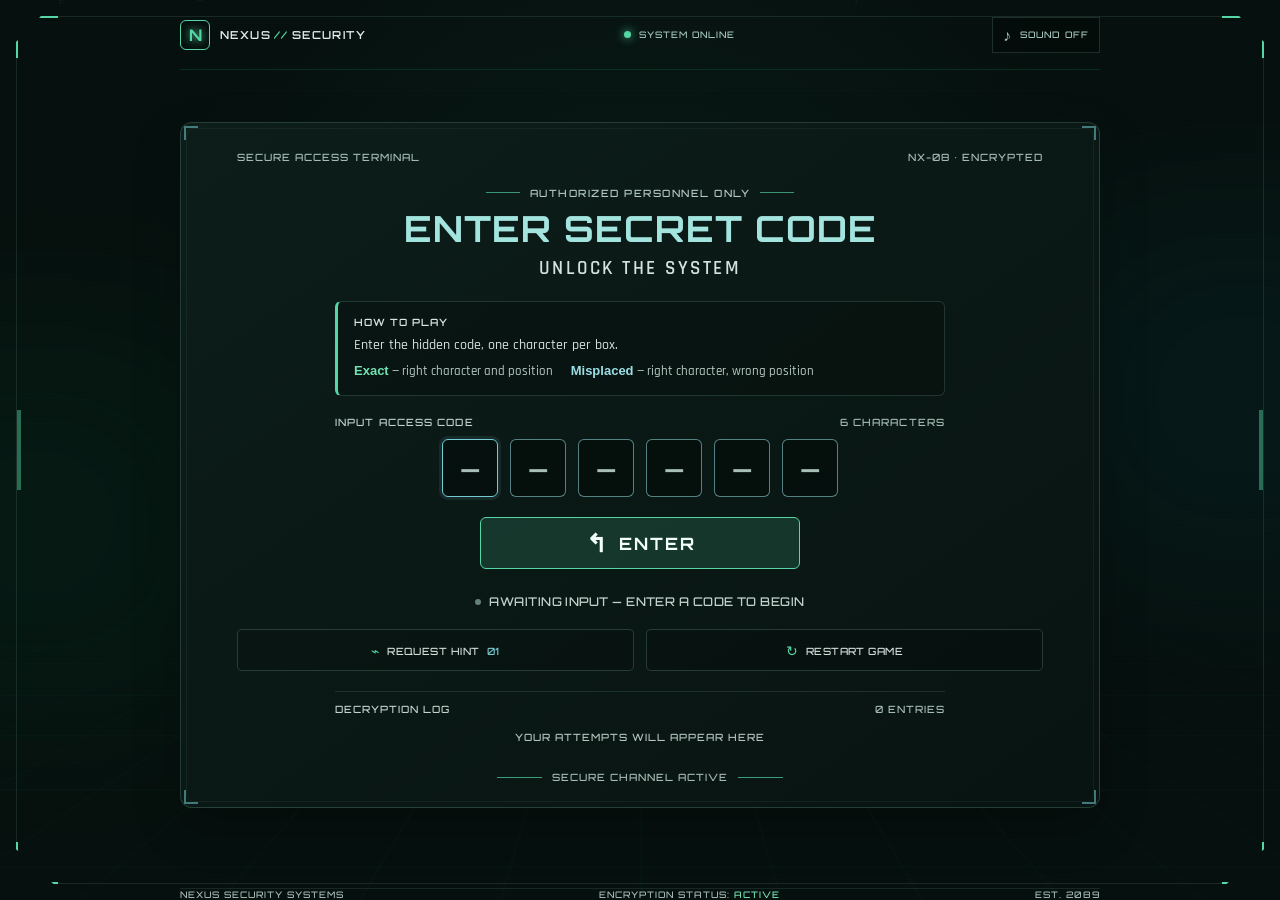
==== commit 6fa42179: "Improve game UI clarity Co-authored-by: Copilot <223556219+Copilot@users.noreply.github.com>" ====
--- a/index.html
+++ b/index.html
@@ -55,6 +55,15 @@
           class="eyebrow-line"></span></div>
       <h1 id="game-title">ENTER SECRET CODE</h1>
       <p class="subtitle">UNLOCK THE SYSTEM</p>
+
+      <div class="game-instructions" aria-label="How to play">
+        <strong>HOW TO PLAY</strong>
+        <span>Enter the hidden code, one character per box.</span>
+        <span class="match-legend">
+          <span><b class="legend-exact">Exact</b> — right character and position</span>
+          <span><b class="legend-misplaced">Misplaced</b> — right character, wrong position</span>
+        </span>
+      </div>
 
       <form id="guess-form" autocomplete="off">
         <div class="input-caption"><span>INPUT ACCESS CODE</span><span id="code-length-label">6 CHARACTERS</span></div>
--- a/css/style.css
+++ b/css/style.css
@@ -1775,4 +1775,256 @@
 @media (max-width: 420px) {
   .manager-list-actions { gap: 6px; }
   .delete-all-button { min-width: 68px; padding-inline: 5px; font-size: 6px; }
+}
+
+.game-panel {
+  padding: 28px clamp(22px, 5vw, 56px) 24px;
+}
+
+.panel-topline,
+.panel-bottomline {
+  color: #a4bbb3;
+  font-size: 10px;
+  letter-spacing: 1px;
+}
+
+.eyebrow {
+  margin-top: 24px;
+  color: #b4c9c2;
+  font-size: 10px;
+}
+
+h1 {
+  color: #a4e4df;
+  font-size: clamp(24px, 4vw, 36px);
+}
+
+.subtitle {
+  margin-bottom: 20px;
+  color: #d3e2dd;
+  font-size: 19px;
+}
+
+.game-instructions {
+  display: grid;
+  gap: 7px;
+  max-width: 610px;
+  margin: 0 auto 20px;
+  padding: 14px 16px;
+  border: 1px solid rgba(136, 190, 173, .2);
+  border-left: 3px solid var(--green);
+  border-radius: 6px;
+  background: rgba(0, 0, 0, .2);
+  color: #d2e0db;
+  font: 500 14px/1.45 var(--body);
+}
+
+.game-instructions > strong {
+  color: #d5e5df;
+  font: 600 10px var(--mono);
+  letter-spacing: 1px;
+}
+
+.match-legend {
+  display: flex;
+  flex-wrap: wrap;
+  gap: 5px 18px;
+  color: #b5c7c1;
+  font-size: 13px;
+}
+
+.legend-exact {
+  color: #73e2b2;
+}
+
+.legend-misplaced {
+  color: #9adfe5;
+}
+
+.input-caption {
+  margin-bottom: 11px;
+  color: #c0d2cc;
+  font-size: 10px;
+}
+
+.input-caption span:last-child {
+  color: #a4bbb3;
+}
+
+.code-inputs {
+  gap: clamp(8px, 1.2vw, 12px);
+}
+
+.code-slot {
+  width: clamp(40px, 5.5vw, 56px);
+  height: 58px;
+  border-color: rgba(154, 223, 229, .55);
+  color: #f0f7f4;
+  font-size: 25px;
+}
+
+.code-slot::placeholder {
+  color: #a9beb7;
+}
+
+.enter-button {
+  width: min(320px, 100%);
+  min-height: 52px;
+  margin-top: 20px;
+  background: rgba(85, 214, 165, .16);
+  color: #f2fff9;
+  font-size: 17px;
+}
+
+.feedback {
+  min-height: 42px;
+  margin: 12px auto 4px;
+  color: #c0d1cb;
+  font-size: 12px;
+  line-height: 1.4;
+}
+
+.game-actions {
+  display: grid;
+  grid-template-columns: repeat(2, minmax(0, 1fr));
+  gap: 12px;
+  margin: 6px auto 20px;
+}
+
+.text-button {
+  min-height: 42px;
+  padding: 8px 10px;
+  border: 1px solid rgba(136, 190, 173, .24);
+  border-radius: 5px;
+  background: rgba(0, 0, 0, .15);
+  color: #d0ded9;
+  font-size: 10px;
+  letter-spacing: .45px;
+}
+
+.text-button:hover:not(:disabled) {
+  border-color: var(--green);
+  background: rgba(85, 214, 165, .08);
+}
+
+.text-button:disabled {
+  cursor: not-allowed;
+  opacity: .58;
+}
+
+.section-heading {
+  padding: 11px 0 8px;
+  color: #c2d2cc;
+  font-size: 10px;
+}
+
+.section-heading span:last-child {
+  color: #a4bbb3;
+}
+
+.attempts-list {
+  max-height: 180px;
+}
+
+.empty-log {
+  margin: 8px 0 12px;
+  color: #b2c4bd;
+  font-size: 10px;
+}
+
+.attempt-row {
+  min-height: 34px;
+  padding: 4px 10px;
+}
+
+.attempt-number,
+.attempt-feedback {
+  font-size: 10px;
+}
+
+.attempt-code {
+  font-size: 13px;
+}
+
+.footer {
+  color: #a2b8b0;
+  font-size: 9px;
+}
+
+.footer strong {
+  color: #73e2b2;
+}
+
+@media (max-width: 680px) {
+  .game-panel {
+    padding: 22px 18px 18px;
+  }
+
+  .game-instructions {
+    padding: 12px;
+  }
+
+  .match-legend {
+    display: grid;
+    gap: 3px;
+  }
+}
+
+@media (max-width: 420px) {
+  .app-shell {
+    width: calc(100% - 24px);
+  }
+
+  .topbar {
+    gap: 6px;
+  }
+
+  .brand-name {
+    font-size: 8px;
+    letter-spacing: .7px;
+  }
+
+  .system-status,
+  .sound-toggle {
+    font-size: 7px;
+    letter-spacing: .4px;
+  }
+
+  .sound-toggle {
+    padding: 6px;
+  }
+
+  .game-panel {
+    padding-inline: 13px;
+  }
+
+  .eyebrow {
+    font-size: 8px;
+    letter-spacing: .8px;
+  }
+
+  .game-instructions {
+    font-size: 13px;
+  }
+
+  .code-inputs {
+    gap: 5px;
+  }
+
+  .code-slot {
+    width: clamp(37px, 11vw, 43px);
+    height: 51px;
+    font-size: 21px;
+  }
+
+  .text-button {
+    padding-inline: 6px;
+    font-size: 9px;
+  }
+}
+
+@media (max-width: 360px) {
+  .system-status {
+    display: none;
+  }
 }
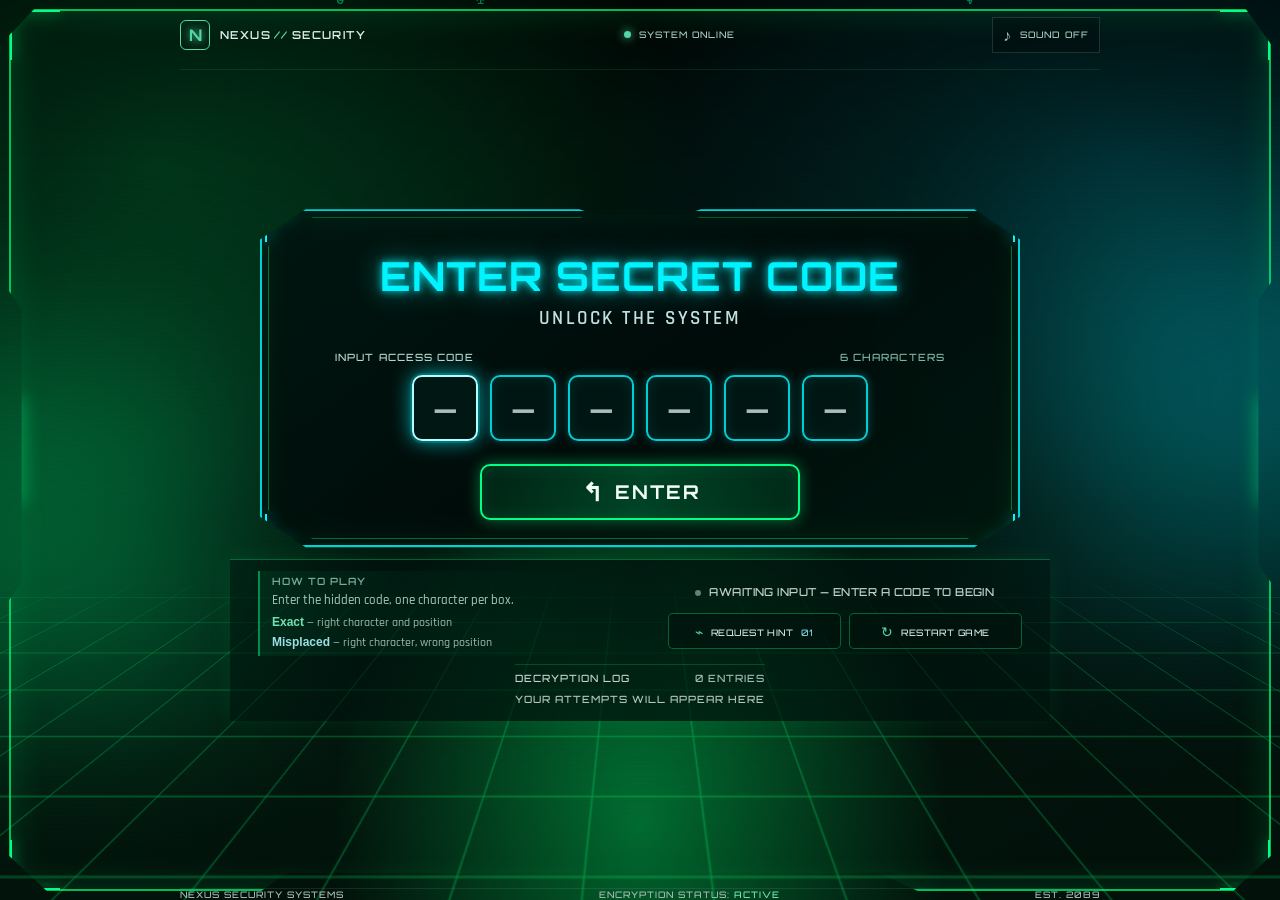
==== commit 05bf2660: "Style game UI like neon hacker terminal Co-authored-by: Copilot <223556219+Copilot@users.noreply.git" ====
--- a/index.html
+++ b/index.html
@@ -43,61 +43,66 @@
       </button>
     </header>
 
-    <section class="game-panel" id="game-panel" aria-labelledby="game-title">
-      <div class="panel-topline" aria-hidden="true"><span>SECURE ACCESS TERMINAL</span><span>NX-08 · ENCRYPTED</span>
-      </div>
-      <span class="panel-bracket panel-bracket--tl" aria-hidden="true"></span>
-      <span class="panel-bracket panel-bracket--tr" aria-hidden="true"></span>
-      <span class="panel-bracket panel-bracket--bl" aria-hidden="true"></span>
-      <span class="panel-bracket panel-bracket--br" aria-hidden="true"></span>
+    <div class="game-stage">
+      <section class="game-panel" id="game-panel" aria-labelledby="game-title">
+        <div class="panel-topline" aria-hidden="true"><span>SECURE ACCESS TERMINAL</span><span>NX-08 · ENCRYPTED</span>
+        </div>
+        <span class="panel-bracket panel-bracket--tl" aria-hidden="true"></span>
+        <span class="panel-bracket panel-bracket--tr" aria-hidden="true"></span>
+        <span class="panel-bracket panel-bracket--bl" aria-hidden="true"></span>
+        <span class="panel-bracket panel-bracket--br" aria-hidden="true"></span>
 
-      <div class="eyebrow"><span class="eyebrow-line"></span> AUTHORIZED PERSONNEL ONLY <span
-          class="eyebrow-line"></span></div>
-      <h1 id="game-title">ENTER SECRET CODE</h1>
-      <p class="subtitle">UNLOCK THE SYSTEM</p>
+        <h1 id="game-title">ENTER SECRET CODE</h1>
+        <p class="subtitle">UNLOCK THE SYSTEM</p>
 
-      <div class="game-instructions" aria-label="How to play">
-        <strong>HOW TO PLAY</strong>
-        <span>Enter the hidden code, one character per box.</span>
-        <span class="match-legend">
-          <span><b class="legend-exact">Exact</b> — right character and position</span>
-          <span><b class="legend-misplaced">Misplaced</b> — right character, wrong position</span>
-        </span>
-      </div>
+        <form id="guess-form" autocomplete="off">
+          <div class="input-caption"><span>INPUT ACCESS CODE</span><span id="code-length-label">6 CHARACTERS</span>
+          </div>
+          <div class="code-inputs" id="code-inputs" role="group" aria-label="Enter your secret code"></div>
+          <button class="enter-button" id="enter-button" type="submit">
+            <span class="button-arrow" aria-hidden="true">↳</span>
+            <span class="button-label">ENTER</span>
+            <span class="button-loader" aria-hidden="true"></span>
+          </button>
+        </form>
 
-      <form id="guess-form" autocomplete="off">
-        <div class="input-caption"><span>INPUT ACCESS CODE</span><span id="code-length-label">6 CHARACTERS</span></div>
-        <div class="code-inputs" id="code-inputs" role="group" aria-label="Enter your secret code"></div>
-        <button class="enter-button" id="enter-button" type="submit">
-          <span class="button-arrow" aria-hidden="true">↳</span>
-          <span class="button-label">ENTER</span>
-          <span class="button-loader" aria-hidden="true"></span>
-        </button>
-      </form>
-
-      <div class="feedback" id="feedback" role="status" aria-live="polite">
-        <span class="feedback-indicator" aria-hidden="true"></span>
-        <span id="feedback-message">AWAITING INPUT — ENTER A CODE TO BEGIN</span>
-      </div>
-
-      <div class="game-actions">
-        <button class="text-button" id="hint-button" type="button"><span aria-hidden="true">⌁</span> REQUEST HINT <span
-            class="hint-count" id="hint-count">01</span></button>
-        <button class="text-button" id="restart-button" type="button"><span aria-hidden="true">↻</span> RESTART
-          GAME</button>
-      </div>
-
-      <section class="attempts-section" aria-labelledby="attempts-title">
-        <div class="section-heading"><span id="attempts-title">DECRYPTION LOG</span><span id="log-count">0
-            ENTRIES</span></div>
-        <div class="attempts-list" id="attempts-list" aria-live="polite">
-          <p class="empty-log">YOUR ATTEMPTS WILL APPEAR HERE</p>
+        <div class="panel-bottomline" aria-hidden="true"><span></span><span>SECURE CHANNEL ACTIVE</span><span></span>
         </div>
       </section>
 
-      <div class="panel-bottomline" aria-hidden="true"><span></span><span>SECURE CHANNEL ACTIVE</span><span></span>
+      <div class="game-support">
+        <div class="game-instructions" aria-label="How to play">
+          <strong>HOW TO PLAY</strong>
+          <span>Enter the hidden code, one character per box.</span>
+          <span class="match-legend">
+            <span><b class="legend-exact">Exact</b> — right character and position</span>
+            <span><b class="legend-misplaced">Misplaced</b> — right character, wrong position</span>
+          </span>
+        </div>
+
+        <div class="game-support-tools">
+          <div class="feedback" id="feedback" role="status" aria-live="polite">
+            <span class="feedback-indicator" aria-hidden="true"></span>
+            <span id="feedback-message">AWAITING INPUT — ENTER A CODE TO BEGIN</span>
+          </div>
+
+          <div class="game-actions">
+            <button class="text-button" id="hint-button" type="button"><span aria-hidden="true">⌁</span> REQUEST HINT
+              <span class="hint-count" id="hint-count">01</span></button>
+            <button class="text-button" id="restart-button" type="button"><span aria-hidden="true">↻</span> RESTART
+              GAME</button>
+          </div>
+        </div>
+
+        <section class="attempts-section" aria-labelledby="attempts-title">
+          <div class="section-heading"><span id="attempts-title">DECRYPTION LOG</span><span id="log-count">0
+              ENTRIES</span></div>
+          <div class="attempts-list" id="attempts-list" aria-live="polite">
+            <p class="empty-log">YOUR ATTEMPTS WILL APPEAR HERE</p>
+          </div>
+        </section>
       </div>
-    </section>
+    </div>
 
     <footer class="footer">
       <span>NEXUS SECURITY SYSTEMS</span>
--- a/css/style.css
+++ b/css/style.css
@@ -1379,30 +1379,36 @@
 
 body {
   background:
-    radial-gradient(ellipse at 50% 35%, rgba(32, 92, 75, .16), transparent 58%),
+    radial-gradient(ellipse at 12% 25%, rgba(0, 255, 131, .42), transparent 38%),
+    radial-gradient(ellipse at 88% 18%, rgba(0, 229, 255, .34), transparent 39%),
+    radial-gradient(ellipse at 52% 88%, rgba(0, 255, 131, .32), transparent 44%),
+    radial-gradient(ellipse at 50% 38%, rgba(0, 112, 82, .3), transparent 58%),
     var(--bg);
 }
 
 .matrix-canvas {
-  opacity: .08;
+  opacity: .52;
 }
 
 .scanlines {
-  opacity: .02;
+  opacity: .045;
 }
 
 .ambient {
-  opacity: .045;
-  filter: blur(100px);
+  opacity: .3;
+  filter: blur(76px);
 }
 
 .grid-floor {
-  opacity: .05;
+  opacity: .32;
   animation: none;
+  background-image:
+    linear-gradient(rgba(0, 255, 131, .42) 1px, transparent 1px),
+    linear-gradient(90deg, rgba(0, 255, 131, .42) 1px, transparent 1px);
 }
 
 .screen-frame {
-  border-color: rgba(136, 190, 173, .14);
+  border-color: rgba(85, 214, 165, .3);
 }
 
 .frame-corner {
@@ -2027,4 +2033,372 @@
   .system-status {
     display: none;
   }
+}
+
+body {
+  position: relative;
+  isolation: isolate;
+  background-color: #010906;
+  background-image:
+    radial-gradient(ellipse at 50% 92%, rgba(0, 255, 109, .48), transparent 34%),
+    radial-gradient(ellipse at 12% 18%, rgba(0, 255, 112, .23), transparent 34%),
+    radial-gradient(ellipse at 88% 18%, rgba(0, 214, 255, .18), transparent 33%),
+    linear-gradient(180deg, #010906 0%, #03140e 48%, #041b11 100%);
+}
+
+.matrix-canvas {
+  z-index: -1;
+  opacity: .76;
+  mask-image: radial-gradient(ellipse at 50% 48%, transparent 0 26%, rgba(0, 0, 0, .35) 43%, #000 78%);
+}
+
+.ambient--left {
+  opacity: .34;
+  filter: blur(100px);
+}
+
+.ambient--right {
+  opacity: .3;
+  filter: blur(100px);
+}
+
+.grid-floor {
+  left: -20%;
+  bottom: -31vh;
+  width: 140%;
+  height: 67vh;
+  transform: perspective(420px) rotateX(59deg);
+  opacity: .43;
+  background-size: 58px 38px;
+  background-image:
+    linear-gradient(rgba(0, 255, 113, .58) 1px, transparent 1px),
+    linear-gradient(90deg, rgba(0, 255, 113, .58) 1px, transparent 1px);
+  mask-image: linear-gradient(transparent, #000 17%, #000 73%, transparent);
+}
+
+.screen-frame {
+  inset: 9px;
+  border: 2px solid rgba(0, 255, 119, .72);
+  clip-path: polygon(0 3%, 2% 0, 98% 0, 100% 4%, 100% 31%, 99% 33%, 99% 63%, 100% 65%, 100% 96%, 97% 100%, 72% 100%, 69% 98%, 22% 98%, 20% 100%, 3% 100%, 0 96%, 0 67%, 1% 65%, 1% 34%, 0 32%);
+  box-shadow: inset 0 0 36px rgba(0, 255, 119, .16), 0 0 20px rgba(0, 255, 119, .24);
+}
+
+.frame-corner {
+  width: 50px;
+  height: 50px;
+  border-color: #00ff83;
+  filter: drop-shadow(0 0 7px rgba(0, 255, 131, .9));
+}
+
+.frame-light {
+  width: 7px;
+  height: 94px;
+  background: #00ff83;
+  box-shadow: 0 0 18px 6px rgba(0, 255, 131, .8);
+}
+
+.game-panel {
+  overflow: visible;
+  padding: 32px clamp(22px, 5vw, 58px) 25px;
+  border: 2px solid rgba(0, 247, 255, .84);
+  border-radius: 0;
+  background:
+    linear-gradient(145deg, rgba(0, 22, 17, .97), rgba(0, 12, 10, .97) 53%, rgba(0, 23, 15, .97));
+  box-shadow:
+    0 0 0 1px rgba(0, 255, 131, .42),
+    0 0 18px rgba(0, 247, 255, .55),
+    0 0 44px rgba(0, 255, 131, .25),
+    inset 0 0 36px rgba(0, 255, 131, .08);
+  clip-path: polygon(0 9%, 6% 0, 42% 0, 44% 1.5%, 56% 1.5%, 58% 0, 94% 0, 100% 9%, 100% 91%, 94% 100%, 6% 100%, 0 91%);
+}
+
+.game-panel::before {
+  inset: 6px;
+  border: 1px solid rgba(0, 255, 131, .38);
+  border-radius: 0;
+  clip-path: polygon(0 9%, 6% 0, 42% 0, 44% 1.5%, 56% 1.5%, 58% 0, 94% 0, 100% 9%, 100% 91%, 94% 100%, 6% 100%, 0 91%);
+}
+
+.panel-bracket {
+  width: 28px;
+  height: 28px;
+  border-color: #00f7ff;
+  filter: drop-shadow(0 0 8px rgba(0, 247, 255, .95));
+}
+
+.panel-topline,
+.panel-bottomline {
+  color: #83b9aa;
+}
+
+.eyebrow {
+  color: #76cbb3;
+}
+
+h1 {
+  color: #00f4ff;
+  font-size: clamp(24px, 4vw, 40px);
+  text-shadow: 0 0 8px rgba(0, 247, 255, .95), 0 0 28px rgba(0, 247, 255, .55);
+}
+
+.subtitle {
+  color: #c1e0e0;
+}
+
+.game-instructions {
+  border: 0;
+  border-left: 2px solid rgba(0, 255, 131, .65);
+  border-radius: 0;
+  background: linear-gradient(90deg, rgba(0, 255, 131, .06), transparent 85%);
+  color: #aac9bd;
+}
+
+.game-instructions > strong {
+  color: #7aab9a;
+}
+
+.match-legend {
+  color: #9ab9ad;
+}
+
+.code-slot {
+  border: 2px solid rgba(0, 247, 255, .82);
+  border-radius: 10px;
+  background: rgba(0, 24, 21, .94);
+  box-shadow: 0 0 10px rgba(0, 247, 255, .28), inset 0 0 14px rgba(0, 247, 255, .1);
+}
+
+.code-slot:hover,
+.code-slot:focus {
+  border-color: #b0ffff;
+  box-shadow: 0 0 0 2px rgba(0, 247, 255, .18), 0 0 20px rgba(0, 247, 255, .7);
+}
+
+.enter-button {
+  min-height: 56px;
+  border: 2px solid #00ff83;
+  border-radius: 10px;
+  background: linear-gradient(100deg, rgba(0, 255, 131, .1), rgba(0, 255, 131, .22), rgba(0, 255, 131, .1));
+  box-shadow: 0 0 15px rgba(0, 255, 131, .42), inset 0 0 16px rgba(0, 255, 131, .12);
+  font-size: 19px;
+}
+
+.enter-button:hover {
+  border-color: #a4ffd5;
+  background: rgba(0, 255, 131, .25);
+  box-shadow: 0 0 25px rgba(0, 255, 131, .7), inset 0 0 22px rgba(0, 255, 131, .18);
+}
+
+.text-button {
+  border-color: rgba(0, 255, 131, .34);
+  background: rgba(0, 19, 14, .7);
+}
+
+.attempt-row {
+  border-color: rgba(0, 255, 131, .2);
+  background: rgba(0, 12, 9, .55);
+}
+
+.attempt-row.latest {
+  border-color: rgba(0, 255, 131, .55);
+  box-shadow: inset 0 0 12px rgba(0, 255, 131, .08);
+}
+
+@media (max-width: 680px) {
+  .screen-frame {
+    inset: 6px;
+  }
+
+  .game-panel {
+    padding: 26px 18px 22px;
+    clip-path: polygon(0 5%, 6% 0, 42% 0, 44% 1%, 56% 1%, 58% 0, 94% 0, 100% 5%, 100% 95%, 94% 100%, 6% 100%, 0 95%);
+  }
+
+  .game-panel::before {
+    clip-path: polygon(0 5%, 6% 0, 42% 0, 44% 1%, 56% 1%, 58% 0, 94% 0, 100% 5%, 100% 95%, 94% 100%, 6% 100%, 0 95%);
+  }
+
+  .panel-bracket {
+    width: 20px;
+    height: 20px;
+  }
+
+  .grid-floor {
+    bottom: -24vh;
+    height: 52vh;
+  }
+}
+
+@media (max-width: 420px) {
+  .game-panel {
+    padding: 23px 13px 19px;
+  }
+
+  .code-inputs {
+    gap: 5px;
+  }
+
+  .code-slot {
+    width: clamp(35px, 10.8vw, 42px);
+    height: 49px;
+  }
+
+  .panel-topline,
+  .panel-bottomline {
+    font-size: 8px;
+    letter-spacing: .45px;
+  }
+
+  .frame-corner {
+    width: 32px;
+    height: 32px;
+  }
+}
+
+.game-stage {
+  grid-row: 2;
+  display: grid;
+  align-content: center;
+  gap: 12px;
+  min-width: 0;
+  width: 100%;
+}
+
+.game-panel {
+  grid-row: auto;
+  width: min(760px, 100%);
+  justify-self: center;
+  padding: 34px clamp(22px, 5vw, 58px) 25px;
+}
+
+.panel-topline,
+.panel-bottomline {
+  display: none;
+}
+
+.game-panel h1 {
+  margin-top: 6px;
+}
+
+.game-panel .subtitle {
+  margin-bottom: 20px;
+}
+
+.game-panel .input-caption {
+  margin-bottom: 12px;
+  color: #b7d5cc;
+}
+
+.game-panel .input-caption span:last-child {
+  color: #7fb2a2;
+}
+
+.game-panel .code-inputs {
+  gap: clamp(8px, 1.2vw, 12px);
+}
+
+.game-panel .code-slot {
+  width: clamp(48px, 5.2vw, 66px);
+  height: 66px;
+  font-size: 30px;
+}
+
+.game-panel .enter-button {
+  width: min(320px, 88%);
+  margin-top: 23px;
+}
+
+.game-support {
+  display: grid;
+  grid-template-columns: minmax(0, 1.1fr) minmax(0, 1fr);
+  gap: 8px 20px;
+  width: min(820px, 100%);
+  margin: 0 auto;
+  padding: 11px clamp(16px, 3vw, 28px) 12px;
+  border-top: 1px solid rgba(0, 255, 131, .32);
+  background: linear-gradient(90deg, rgba(0, 22, 15, .55), rgba(0, 14, 12, .72), rgba(0, 22, 15, .55));
+  box-shadow: 0 0 22px rgba(0, 255, 131, .08);
+}
+
+.game-support .game-instructions {
+  align-content: center;
+  gap: 4px;
+  margin: 0;
+  padding: 4px 12px;
+  border-left-color: rgba(0, 255, 131, .5);
+  font-size: 13px;
+}
+
+.game-support .match-legend {
+  gap: 3px 12px;
+  font-size: 12px;
+}
+
+.game-support-tools {
+  display: grid;
+  align-content: center;
+  gap: 5px;
+  min-width: 0;
+}
+
+.game-support .feedback {
+  min-height: 30px;
+  margin: 0;
+  font-size: 11px;
+}
+
+.game-support .game-actions {
+  gap: 8px;
+  margin: 0;
+}
+
+.game-support .text-button {
+  min-height: 36px;
+  padding: 6px 8px;
+  font-size: 9px;
+}
+
+.game-support .attempts-section {
+  grid-column: 1 / -1;
+  border-top-color: rgba(0, 255, 131, .2);
+}
+
+.game-support .section-heading {
+  padding: 7px 0 5px;
+}
+
+.game-support .attempts-list {
+  max-height: 66px;
+}
+
+.game-support .empty-log {
+  margin: 4px 0;
+}
+
+@media (max-width: 680px) {
+  .game-stage {
+    gap: 10px;
+  }
+
+  .game-support {
+    grid-template-columns: minmax(0, 1fr);
+    gap: 5px;
+    padding: 10px 12px;
+  }
+
+  .game-support .attempts-section {
+    grid-column: 1;
+  }
+}
+
+@media (max-width: 420px) {
+  .game-panel .code-slot {
+    width: clamp(36px, 10.4vw, 44px);
+    height: 50px;
+    font-size: 22px;
+  }
+
+  .game-support .game-instructions {
+    padding-inline: 8px;
+  }
 }
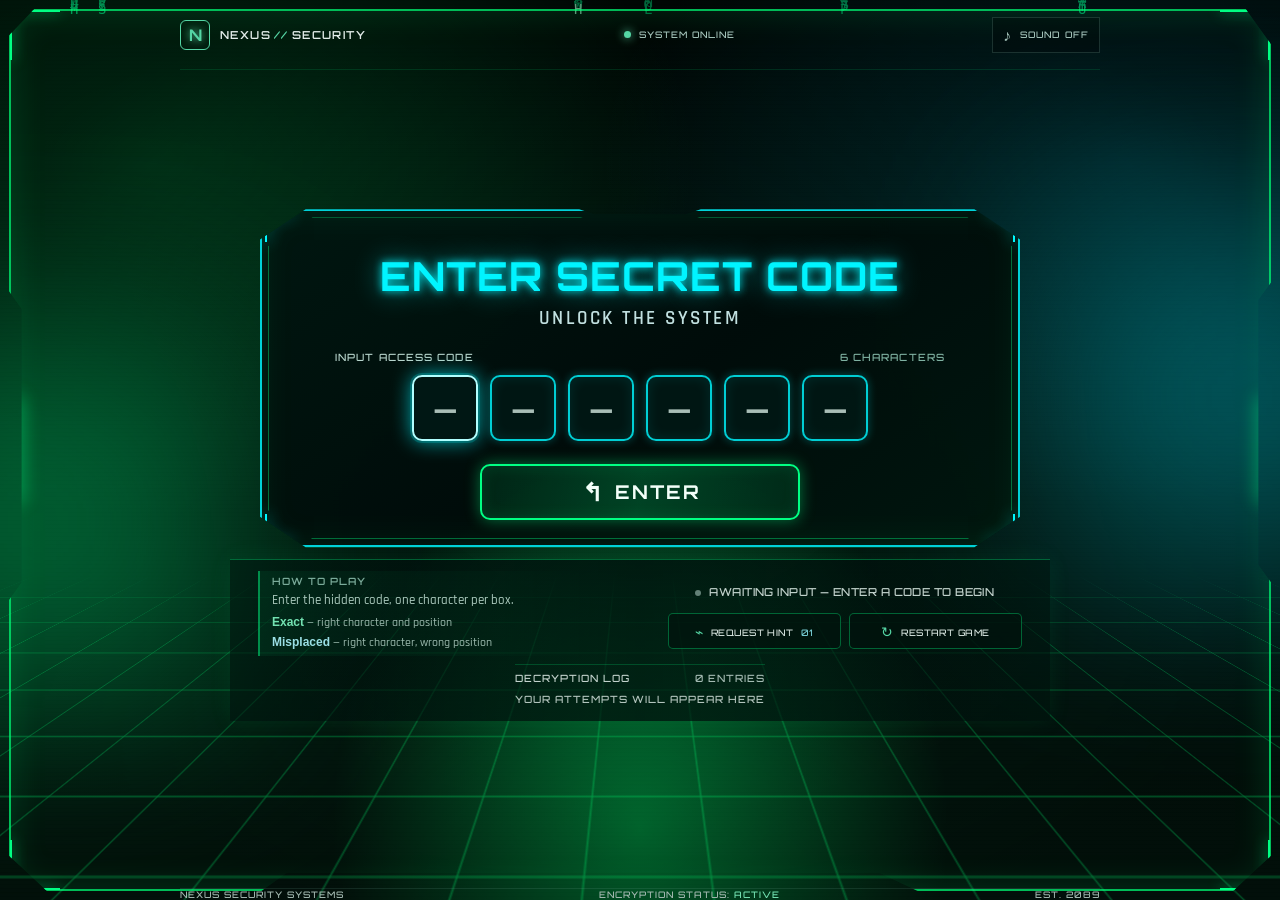
==== commit 09a31a03: "make can installation" ====
--- a/index.html
+++ b/index.html
@@ -6,7 +6,13 @@
   <meta name="viewport" content="width=device-width, initial-scale=1">
   <meta name="theme-color" content="#020c0a">
   <meta name="description" content="Crack the secret code in this futuristic code-breaking challenge.">
+  <meta name="apple-mobile-web-app-capable" content="yes">
+  <meta name="apple-mobile-web-app-status-bar-style" content="black-translucent">
+  <meta name="apple-mobile-web-app-title" content="NEXUS Security">
   <title>Secret Code — System Access</title>
+  <link rel="manifest" href="manifest.webmanifest">
+  <link rel="icon" href="icons/icon.svg" type="image/svg+xml">
+  <link rel="apple-touch-icon" href="icons/icon-192.png">
   <link rel="preconnect" href="https://fonts.googleapis.com">
   <link rel="preconnect" href="https://fonts.gstatic.com" crossorigin>
   <link
@@ -37,6 +43,7 @@
         <span class="brand-name">NEXUS<span>//</span>SECURITY</span>
       </a>
       <div class="system-status"><span class="status-dot"></span><span id="system-status">SYSTEM ONLINE</span></div>
+      <button class="install-button" id="install-button" type="button" hidden>INSTALL</button>
       <button class="sound-toggle" id="sound-toggle" type="button" aria-pressed="false"
         aria-label="Enable sound effects">
         <span class="sound-icon" aria-hidden="true">♪</span><span>SOUND <span id="sound-state">OFF</span></span>
@@ -125,6 +132,7 @@
 
   <script src="js/game.js"></script>
   <script src="js/script.js"></script>
+  <script src="js/pwa.js"></script>
 </body>
 
 </html>
--- a/css/style.css
+++ b/css/style.css
@@ -229,7 +229,8 @@
 }
 
 .system-status,
-.sound-toggle {
+.sound-toggle,
+.install-button {
   display: flex;
   align-items: center;
   gap: 8px;
@@ -260,6 +261,24 @@
   background: rgba(0, 0, 0, .25);
   cursor: pointer;
   transition: .2s;
+}
+
+.install-button {
+  padding: 7px 10px;
+  border: 1px solid var(--line);
+  background: rgba(0, 0, 0, .25);
+  color: var(--green);
+  cursor: pointer;
+  transition: .2s;
+}
+
+.install-button:hover {
+  border-color: var(--green);
+  background: rgba(0, 255, 131, .08);
+}
+
+.install-button[hidden] {
+  display: none;
 }
 
 .sound-toggle:hover,
@@ -1236,6 +1255,10 @@
     font-size: 7px;
   }
 
+  .code-manager-shell .system-status {
+    display: none;
+  }
+
   .code-editor-controls {
     flex-wrap: wrap;
   }
@@ -1259,8 +1282,13 @@
   }
 
   .system-status,
-  .sound-toggle {
+  .sound-toggle,
+  .install-button {
     font-size: 7px;
+  }
+
+  .install-button {
+    padding: 6px;
   }
 
   .game-panel {
@@ -1727,13 +1755,15 @@
   }
 
   .system-status,
-  .sound-toggle {
+  .sound-toggle,
+  .install-button {
     gap: 4px;
     font-size: 6px;
     letter-spacing: .5px;
   }
 
-  .sound-toggle {
+  .sound-toggle,
+  .install-button {
     padding: 5px 6px;
   }
 
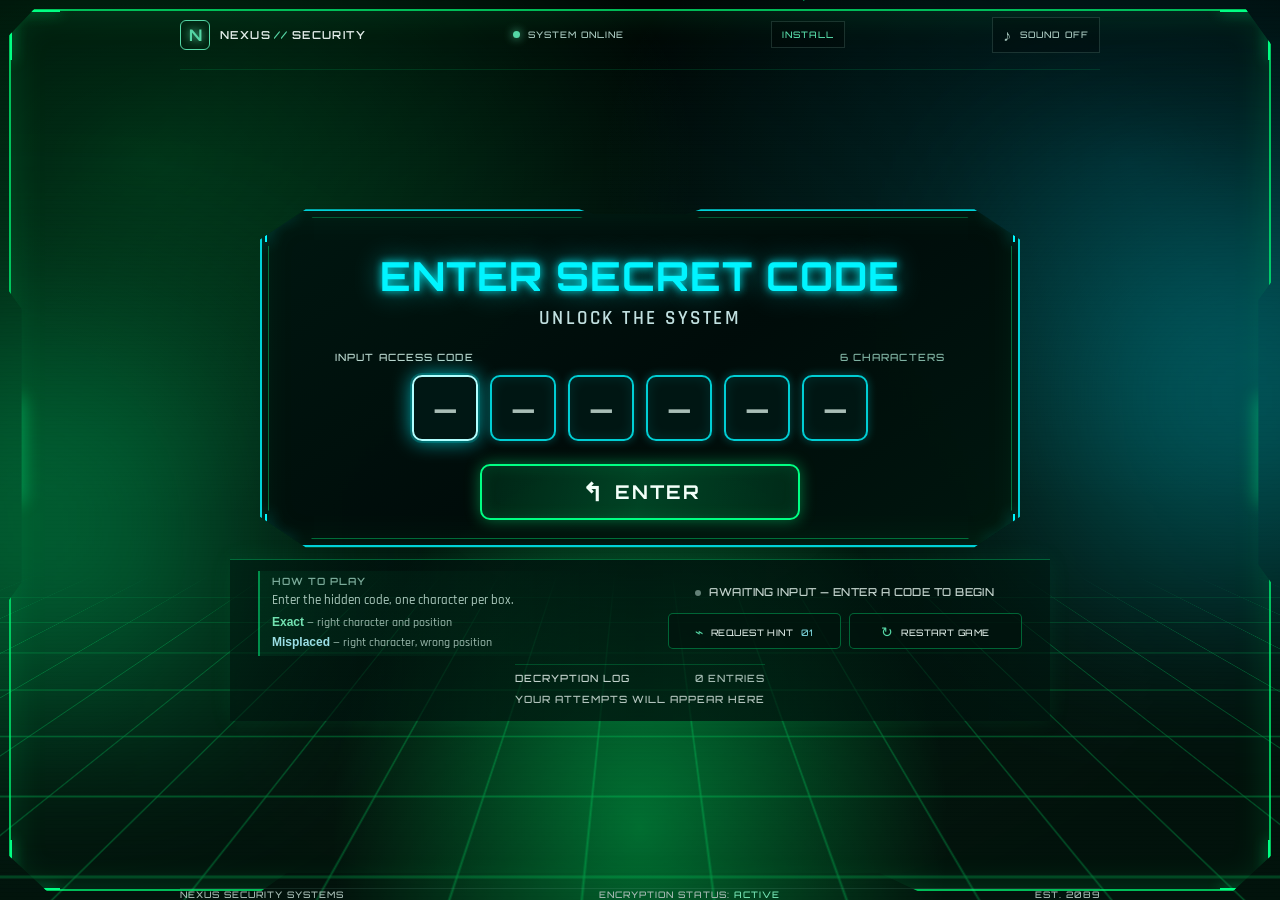
==== commit 6dc0267b: "make can installation v2" ====
--- a/index.html
+++ b/index.html
@@ -43,7 +43,7 @@
         <span class="brand-name">NEXUS<span>//</span>SECURITY</span>
       </a>
       <div class="system-status"><span class="status-dot"></span><span id="system-status">SYSTEM ONLINE</span></div>
-      <button class="install-button" id="install-button" type="button" hidden>INSTALL</button>
+      <button class="install-button" id="install-button" type="button">INSTALL</button>
       <button class="sound-toggle" id="sound-toggle" type="button" aria-pressed="false"
         aria-label="Enable sound effects">
         <span class="sound-icon" aria-hidden="true">♪</span><span>SOUND <span id="sound-state">OFF</span></span>
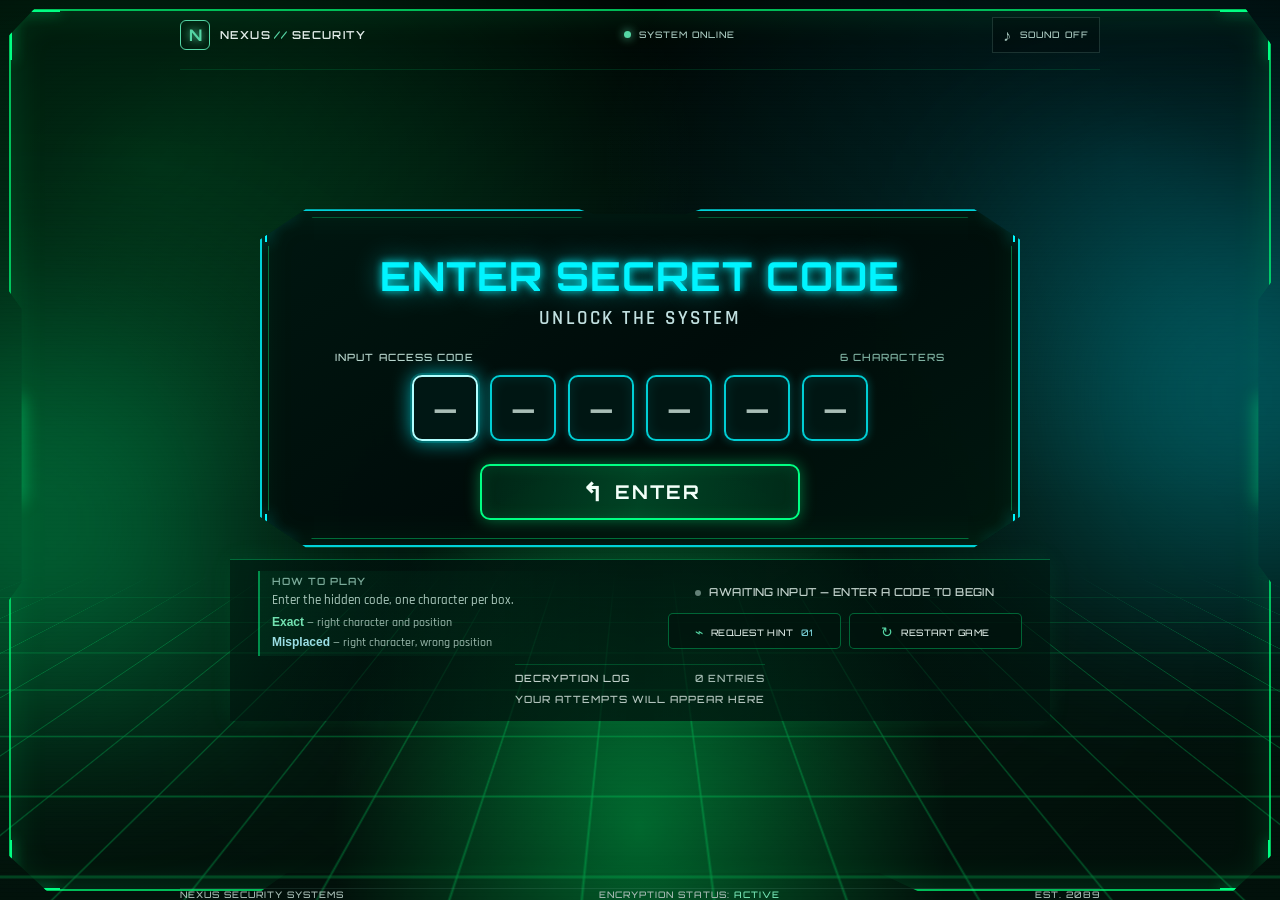
==== commit b88ba029: "make can installation v1" ====
--- a/index.html
+++ b/index.html
@@ -43,7 +43,7 @@
         <span class="brand-name">NEXUS<span>//</span>SECURITY</span>
       </a>
       <div class="system-status"><span class="status-dot"></span><span id="system-status">SYSTEM ONLINE</span></div>
-      <button class="install-button" id="install-button" type="button">INSTALL</button>
+      <button class="install-button" id="install-button" type="button" hidden>INSTALL</button>
       <button class="sound-toggle" id="sound-toggle" type="button" aria-pressed="false"
         aria-label="Enable sound effects">
         <span class="sound-icon" aria-hidden="true">♪</span><span>SOUND <span id="sound-state">OFF</span></span>
--- a/css/style.css
+++ b/css/style.css
@@ -264,17 +264,27 @@
 }
 
 .install-button {
-  padding: 7px 10px;
-  border: 1px solid var(--line);
-  background: rgba(0, 0, 0, .25);
-  color: var(--green);
+  min-width: 76px;
+  min-height: 34px;
+  justify-content: center;
+  padding: 7px 12px;
+  border: 1px solid rgba(0, 255, 131, .72);
+  background:
+    linear-gradient(rgba(2, 12, 10, .58), rgba(2, 12, 10, .72)),
+    url("../images/install-button.png") center 48% / cover;
+  color: #b7ffd9;
   cursor: pointer;
   transition: .2s;
+  text-shadow: 0 0 8px #00ff83, 0 1px 3px #000;
+  box-shadow: inset 0 0 12px rgba(0, 255, 131, .12);
 }
 
 .install-button:hover {
   border-color: var(--green);
-  background: rgba(0, 255, 131, .08);
+  background:
+    linear-gradient(rgba(2, 12, 10, .36), rgba(2, 12, 10, .56)),
+    url("../images/install-button.png") center 48% / cover;
+  box-shadow: 0 0 12px rgba(0, 255, 131, .38), inset 0 0 12px rgba(0, 255, 131, .2);
 }
 
 .install-button[hidden] {
